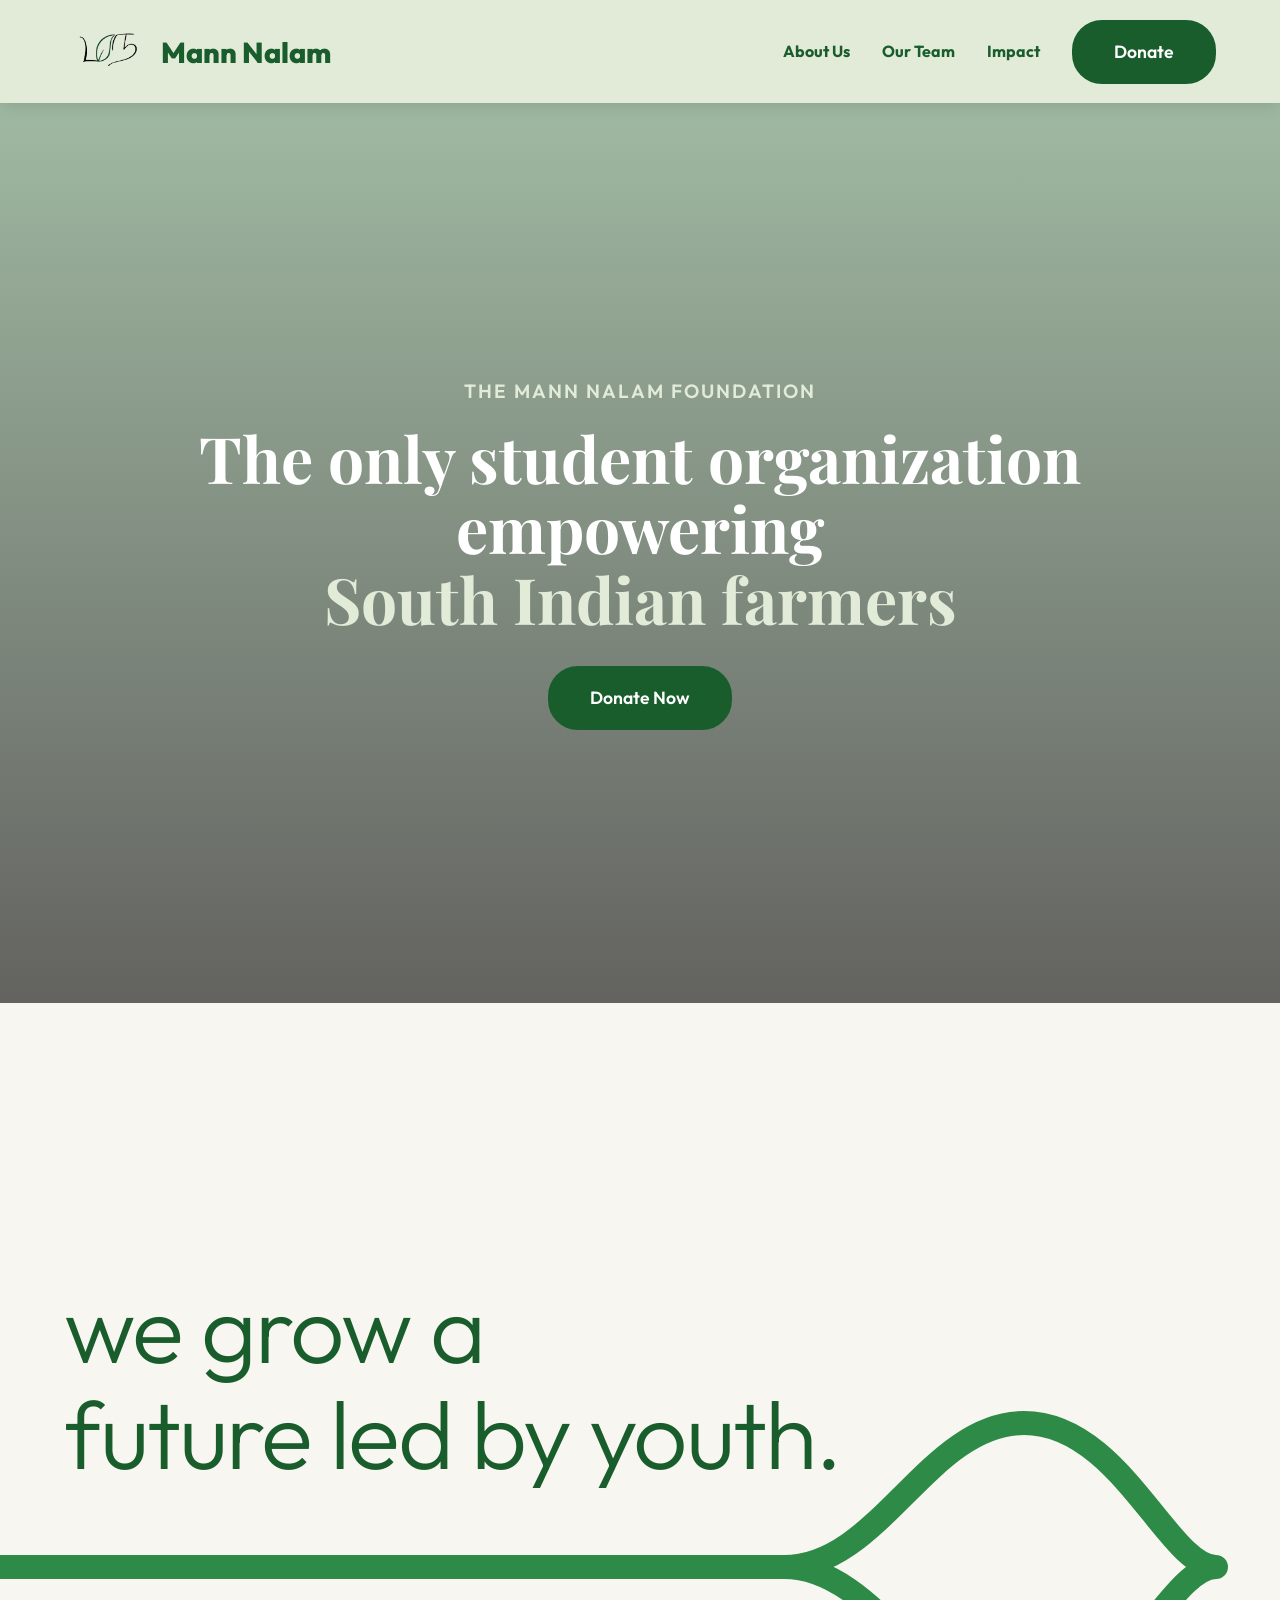
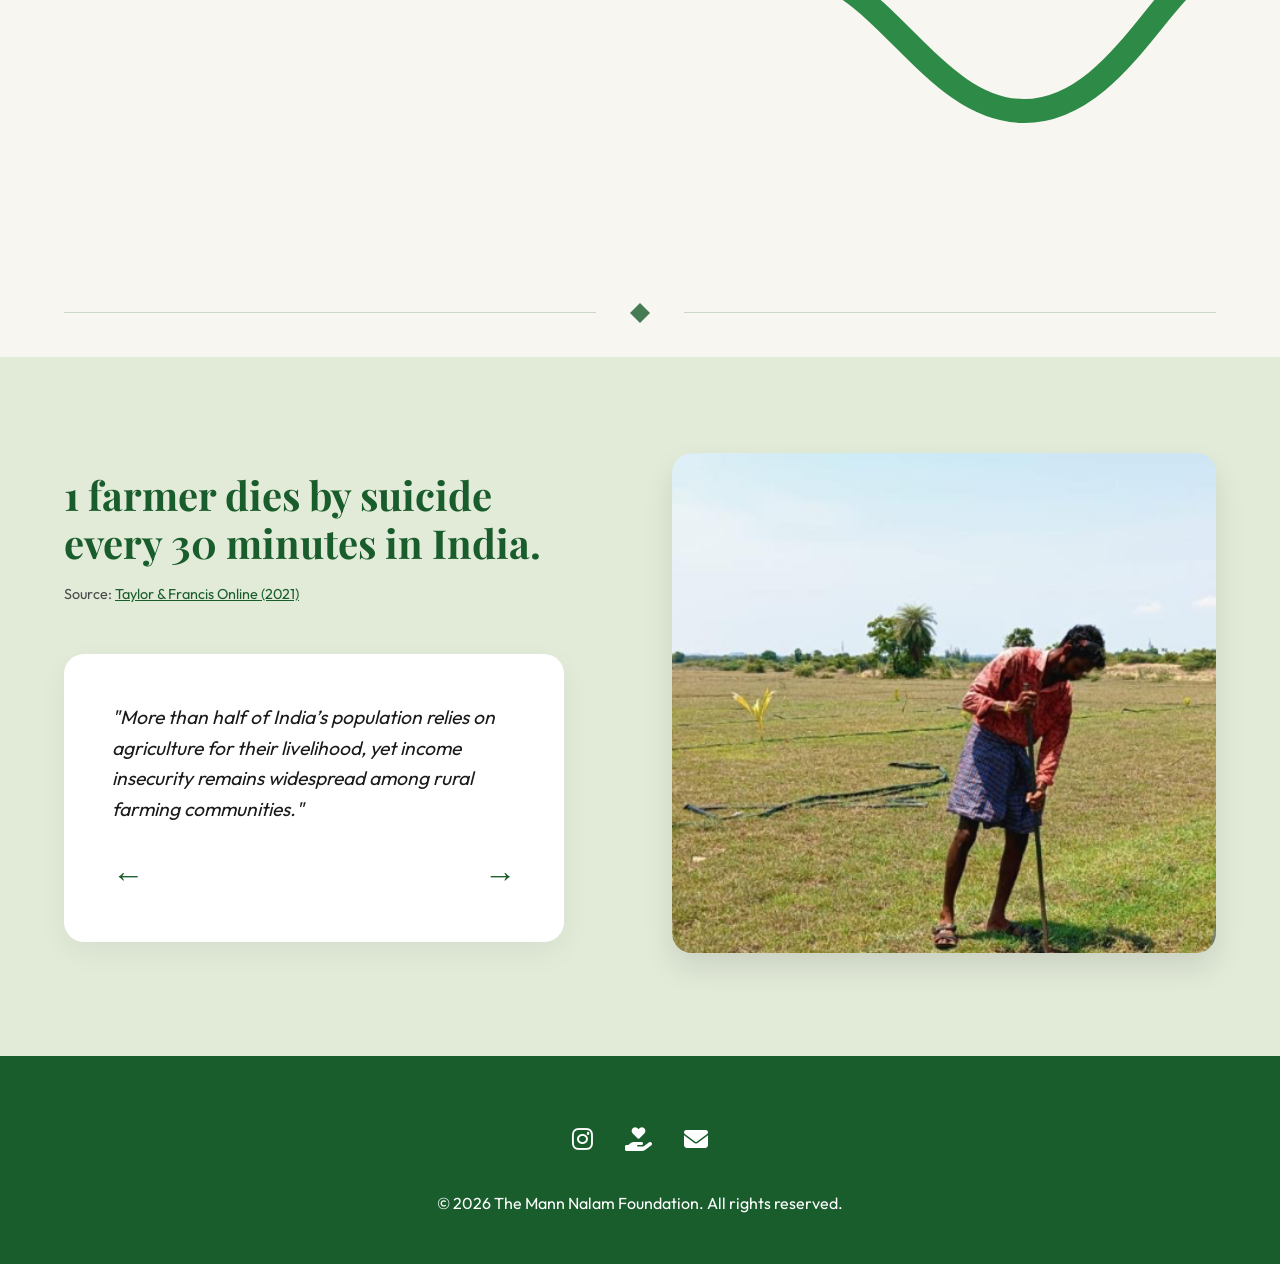
==== index.html @ 106233fe "Add files via upload" ====
<!DOCTYPE html>
<html lang="en">
<head>
    <meta charset="UTF-8">
    <meta name="viewport" content="width=device-width, initial-scale=1.0">
    <title>The Mann Nalam Foundation</title>
    <meta name="description" content="The only student organization empowering South Indian farmers through organic community gardens and sustainable agriculture.">
    <link rel="stylesheet" href="css/styles.css">
    <link rel="icon" type="image/png" href="assets/images/favicon.png">
    <link rel="stylesheet" href="https://cdnjs.cloudflare.com/ajax/libs/font-awesome/6.5.1/css/all.min.css">
</head>
<body>

    <!-- NAVIGATION -->
    <nav>
        <a href="index.html" class="logo">
            <img src="assets/images/image-removebg-preview.png" alt="Mann Nalam Logo" style="height: 65px; margin-right: 10px;" onerror="this.onerror=null; this.src=''; this.alt='மந'; this.style.fontSize='1.5rem';">
            Mann Nalam
        </a>
        <div class="nav-links">
            <a href="about.html">About Us</a>
            <a href="team.html">Our Team</a>
            <a href="impact.html">Impact</a>
            <a href="https://www.gofundme.com/f/support-organic-farmers-in-south-india" target="_blank" class="btn-primary">Donate</a>
        </div>
    </nav>

    <!-- HERO SECTION -->
    <section class="hero" id="hero-bg">
        <div class="hero-content">
            <div class="hero-subtitle">The Mann Nalam Foundation</div>
            <h1 class="hero-title">
                The only student organization empowering<br>
                <span class="rotating-text" id="rotating-text">South Indian farmers</span>
            </h1>
            <a href="https://www.gofundme.com/f/support-organic-farmers-in-south-india" class="btn-primary" target="_blank">Donate Now</a>
        </div>
    </section>

    <!-- VISION SECTION -->
    <section class="vision-section">
        <div class="vision-container">
            <h2 class="vision-title">we grow a<br>future led by youth.</h2>
            <div class="line-art-container">
                <svg viewBox="0 0 1200 500" class="leaf-line-art" preserveAspectRatio="xMaxYMid meet">
                    <path d="M -200 250 L 750 250 C 850 250, 900 100, 1000 100 C 1100 100, 1150 250, 1200 250 C 1150 250, 1100 400, 1000 400 C 900 400, 850 250, 750 250" 
                          stroke="var(--primary-color)" stroke-width="25" fill="none" stroke-linecap="round" stroke-linejoin="round"/>
                </svg>
            </div>
        </div>
    </section>

    <!-- ELEGANT DIVIDER -->
    <div class="elegant-divider">
        <span class="line"></span>
        <svg width="24" height="24" viewBox="0 0 24 24" fill="var(--primary-color)" xmlns="http://www.w3.org/2000/svg">
            <path d="M12 2 L22 12 L12 22 L2 12 Z"/>
        </svg>
        <span class="line"></span>
    </div>

    <!-- STATS & SLIDESHOW -->
    <section class="stats-section">
        <div class="stat-content">
            <h2 class="shocking-stat">1 farmer dies by suicide every 30 minutes in India.</h2>
            <div class="stat-citation">
                Source: <a href="https://www.tandfonline.com/doi/full/10.1080/13648470.2021.1993630" target="_blank" rel="noopener noreferrer">Taylor & Francis Online (2021)</a>
            </div>
            
            <div class="slideshow-container">
                <div class="slide active">"More than half of India’s population relies on agriculture for their livelihood, yet income insecurity remains widespread among rural farming communities."</div>
                <div class="slide">"Climate change and unpredictable weather patterns continually threaten the crop yields of traditional farming methods."</div>
                <div class="slide">"Transitioning to sustainable, organic farming practices can restore soil health and increase long-term crop resilience."</div>
                
                <div class="slide-controls">
                    <button id="prev-btn">&#8592;</button>
                    <button id="next-btn">&#8594;</button>
                </div>
            </div>
        </div>
        <div>
            <img src="assets/images/farmer_action_index.png" alt="South Indian farmer working in the field" class="stat-image">
        </div>
    </section>

    <!-- FOOTER -->
    <footer>
        <div class="social-links">
            <a href="https://www.instagram.com/the_mana_foundation?igsh=MTUzMGI5M2FtcmQ4cA==" target="_blank" class="social-icon"><i class="fa-brands fa-instagram"></i></a>
            <a href="https://www.gofundme.com/f/support-organic-farmers-in-south-india" target="_blank" class="social-icon"><i class="fa-solid fa-hand-holding-heart"></i></a>
            <a href="mailto:mannnalam.outreach@gmail.com" class="social-icon"><i class="fa-solid fa-envelope"></i></a>
        </div>
        <p>&copy; 2026 The Mann Nalam Foundation. All rights reserved.</p>
    </footer>

    <script src="js/script.js"></script>
</body>
</html>
---- css/styles.css ----
@import url('https://fonts.googleapis.com/css2?family=Outfit:wght@300;400;600;800&family=Playfair+Display:ital,wght@0,400;0,700;1,400&display=swap');

:root {
    --bg-color: #F8F6F0; /* Cream / Soft Beige */
    --primary-color: #1A5D2C; /* Dark Forest Green */
    --secondary-color: #2E8B47; /* Lighter Green */
    --text-color: #1A1A1A; /* Near Black */
    --text-light: #4A4A4A; /* Dark Grey for secondary text */
    --accent-color: #E2EAD8; /* Light Sage Green */
    --white: #FFFFFF;
}

* {
    margin: 0;
    padding: 0;
    box-sizing: border-box;
}

body {
    font-family: 'Outfit', sans-serif;
    color: var(--text-color);
    background-color: var(--bg-color);
    line-height: 1.6;
    overflow-x: hidden;
}

h1, h2, h3, h4, h5, h6 {
    font-family: 'Playfair Display', serif;
    font-weight: 700;
}

/* ========================================= */
/* NAVBAR (Unified Global Header)            */
/* ========================================= */
nav, .inner-nav {
    position: sticky;
    top: 0;
    width: 100%;
    display: flex;
    justify-content: space-between;
    align-items: center;
    padding: 1.2rem 5%;
    z-index: 1000;
    background-color: var(--accent-color) !important; /* Light Sage Green */
    box-shadow: 0 4px 15px rgba(0,0,0,0.1);
}

nav a, .inner-nav a {
    color: var(--primary-color) !important; /* Dark Green Text */
    text-decoration: none;
    font-weight: 700;
    transition: opacity 0.3s;
}

nav a:hover, .inner-nav a:hover {
    opacity: 0.6;
}

nav .logo, .inner-nav .logo {
    font-family: 'Outfit', sans-serif;
    font-size: 1.8rem;
    font-weight: 800;
    display: flex;
    align-items: center;
}

nav .logo img, .inner-nav .logo img {
    height: 55px; /* Standadized Logo Height */
    margin-right: 12px;
}

nav .nav-links, .inner-nav .nav-links {
    display: flex;
    gap: 2rem;
    align-items: center;
}

/* Invert the CTA Donate Button so it's a solid block on Light Green */
nav .btn-primary, .inner-nav .btn-primary {
    background-color: var(--primary-color) !important;
    color: var(--white) !important;
    border: 2px solid var(--primary-color) !important;
}

nav .btn-primary:hover, .inner-nav .btn-primary:hover {
    background-color: transparent !important;
    color: var(--primary-color) !important;
}

/* --- HERO SECTION --- */
.hero {
    height: 100vh;
    min-height: 700px;
    background-size: cover;
    background-position: center;
    background-repeat: no-repeat;
    position: relative;
    display: flex;
    align-items: center;
    justify-content: center;
    text-align: center;
    padding: 0 5%;
}

.hero::after {
    content: '';
    position: absolute;
    top: 0; left: 0; right: 0; bottom: 0;
    background: linear-gradient(rgba(26, 93, 44, 0.4), rgba(0, 0, 0, 0.6));
    z-index: 1;
}

.hero-content {
    position: relative;
    z-index: 2;
    color: var(--white);
    max-width: 900px;
}

.hero-subtitle {
    font-size: 1.2rem;
    font-weight: 600;
    letter-spacing: 2px;
    text-transform: uppercase;
    margin-bottom: 1rem;
    color: var(--accent-color);
}

.hero-title {
    font-size: 4rem;
    line-height: 1.1;
    margin-bottom: 2rem;
}

.hero-title .rotating-text {
    display: inline-block;
    color: var(--accent-color);
    min-width: 300px;
}

/* Fade animation for rotating text */
.fade {
    animation: fadeInOut 4s infinite;
}

@keyframes fadeInOut {
    0%, 100% { opacity: 0; transform: translateY(10px); }
    10%, 90% { opacity: 1; transform: translateY(0); }
}

.btn-primary {
    display: inline-block;
    background-color: var(--primary-color);
    color: var(--white) !important;
    padding: 1rem 2.5rem;
    font-size: 1.1rem;
    border-radius: 30px;
    text-decoration: none;
    font-weight: 600;
    transition: background-color 0.3s, transform 0.3s, border-color 0.3s, color 0.3s;
    border: 2px solid var(--primary-color);
}

.btn-primary:hover {
    background-color: transparent !important;
    border-color: var(--primary-color);
    color: var(--primary-color) !important;
    transform: translateY(-2px);
}

/* --- VISION SECTION --- */
.vision-section {
    padding: 15rem 5% 12rem 5%;
    background-color: var(--bg-color); /* Cream */
    position: relative;
    overflow: visible; /* Prevent clipping of SVG if it hangs slightly */
}

.vision-container {
    max-width: 1400px; /* Wider container for the long line effect */
    margin: 0 auto;
    position: relative;
    min-height: 350px;
}

.vision-title {
    font-size: 6rem; /* Even larger typography */
    font-family: 'Outfit', sans-serif;
    color: var(--primary-color);
    font-weight: 300;
    line-height: 1.1;
    letter-spacing: -2px; /* Tighter spacing like reference */
    position: relative;
    z-index: 2;
    padding-top: 2rem;
    max-width: 900px;
}

.line-art-container {
    position: relative;
    margin-top: -160px; /* Pulls the y=250 line close to the text */
    width: 100%;
    z-index: 1;
    pointer-events: none;
    height: 350px;
}

.leaf-line-art {
    width: 100%;
    overflow: visible;
}
.leaf-line-art path {
    stroke: var(--secondary-color); /* Matches green accent */
}

/* --- STATS & SLIDESHOW SECTION --- */
.stats-section {
    padding: 6rem 5%;
    background-color: var(--accent-color); /* Sage Green */
    display: grid;
    grid-template-columns: 1fr 1fr;
    gap: 4rem;
    align-items: center;
}

/* Elegant Divider Styling */
.elegant-divider {
    display: flex;
    align-items: center;
    justify-content: center;
    padding: 2rem 5%;
    background-color: var(--bg-color);
}
.elegant-divider .line {
    height: 1px;
    background-color: var(--primary-color);
    flex: 1;
    opacity: 0.2;
}
.elegant-divider svg {
    margin: 0 2rem;
    opacity: 0.8;
}

.stat-image {
    width: 100%;
    height: 500px;
    object-fit: cover;
    object-position: center 30%; /* Focus on the upper part of the image where the farmer is */
    border-radius: 20px;
    box-shadow: 0 15px 30px rgba(0,0,0,0.1);
}

.stat-content {
    max-width: 500px;
}

.shocking-stat {
    font-size: 2.5rem;
    font-family: 'Playfair Display', serif;
    color: var(--primary-color);
    margin-bottom: 1rem;
    line-height: 1.2;
}

.stat-citation {
    font-size: 0.9rem;
    color: var(--text-light);
    margin-bottom: 3rem;
}

.stat-citation a {
    color: var(--primary-color);
    text-decoration: underline;
}

/* Slideshow */
.slideshow-container {
    position: relative;
    background: var(--white);
    padding: 3rem;
    border-radius: 20px;
    box-shadow: 0 10px 30px rgba(0,0,0,0.05);
}

.slide {
    display: none;
    font-size: 1.2rem;
    font-style: italic;
    color: var(--text-color);
}

.slide.active {
    display: block;
    animation: fadeIn 0.5s ease;
}

@keyframes fadeIn {
    from { opacity: 0; transform: translateY(10px); }
    to { opacity: 1; transform: translateY(0); }
}

.slide-controls {
    display: flex;
    justify-content: space-between;
    margin-top: 2rem;
}

.slide-controls button {
    background: none;
    border: none;
    font-size: 2rem;
    color: var(--primary-color);
    cursor: pointer;
    transition: transform 0.2s;
}

.slide-controls button:hover {
    transform: scale(1.2);
}

/* --- MISSION & APPROACH SECTION --- */
.mission-section {
    padding: 6rem 5%;
    background-color: var(--bg-color); /* Cream */
}

.intro-video-container {
    text-align: center;
    margin-bottom: 5rem;
}

.intro-video-container h2 {
    font-size: 3rem;
    color: var(--primary-color);
    margin-bottom: 2rem;
}

.video-wrapper {
    position: relative;
    padding-bottom: 56.25%; /* 16:9 Aspect Ratio */
    height: 0;
    overflow: hidden;
    width: 100%;
    max-width: 900px;
    margin: 0 auto;
    border-radius: 20px;
    box-shadow: 0 15px 30px rgba(0, 0, 0, 0.1);
}

.video-wrapper iframe {
    position: absolute;
    top: 0;
    left: 0;
    width: 100%;
    height: 100%;
    border-radius: 20px;
}

/* Scroll Animation Classes */
.zoom-in-scroll {
    transform: scale(0);
    opacity: 0;
    transition: none; /* Bound directly to scroll script without interpolation lag */
    transform-origin: center center;
    will-change: transform, opacity;
}

/* --- MISSION FOCUS SECTION (Matches User Reference Image) --- */
.mission-focus-section {
    background-color: var(--bg-color); /* Cream */
    padding: 8rem 5% 0 5%;
    color: var(--text-color);
    position: relative;
    overflow: hidden;
}

.mission-focus-container {
    max-width: 1400px;
    margin: 0 auto;
    display: flex;
    justify-content: space-between;
    gap: 4rem;
}

.mission-focus-text {
    flex: 1.2;
    max-width: 800px;
    padding-bottom: 6rem;
}

.mission-accent {
    color: var(--primary-color);
    font-size: 1.2rem;
    font-weight: 700;
    margin-bottom: 1.5rem;
    letter-spacing: 0.5px;
}

.mission-focus-text h2 {
    font-size: 3.8rem;
    line-height: 1.1;
    font-family: 'Outfit', sans-serif;
    font-weight: 700;
    margin-bottom: 3rem;
}

.mission-subtext {
    font-size: 2.2rem;
    line-height: 1.3;
    font-weight: 400;
    opacity: 0.95;
    font-family: 'Outfit', sans-serif;
}

.mission-focus-image {
    flex: 1;
    position: relative;
    display: flex;
    align-items: center;
}

.mission-focus-image img {
    width: 100%;
    border-radius: 20px;
    object-fit: cover;
    box-shadow: 0 20px 40px rgba(0,0,0,0.3);
}

/* --- APPROACH SECTION --- */
.approach-section {
    padding: 8rem 5% 6rem 5%;
    background-color: var(--accent-color); /* Sage Green */
}

.approach-grid {
    display: grid;
    grid-template-columns: repeat(3, 1fr);
    gap: 3rem;
}

.approach-card {
    background: var(--white);
    border-radius: 20px;
    text-align: left;
    box-shadow: 0 10px 30px rgba(0,0,0,0.05);
    transition: transform 0.3s;
    overflow: hidden; /* allows image to curve smoothly with the card */
    display: flex;
    flex-direction: column;
}

.approach-image {
    width: 100%;
    height: 240px;
    object-fit: cover;
}

.approach-content {
    padding: 2.5rem 2rem;
    flex: 1;
}

.approach-card:hover {
    transform: translateY(-10px);
}

.approach-card h4 {
    font-size: 1.5rem;
    color: var(--primary-color);
    margin-bottom: 1rem;
    border-bottom: 2px solid var(--accent-color);
    padding-bottom: 0.5rem;
    display: inline-block;
}

.approach-card p {
    color: var(--text-light);
}

/* --- FOOTER --- */
footer {
    background-color: var(--primary-color);
    color: var(--white);
    text-align: center;
    padding: 4rem 5% 3rem 5%;
    display: flex;
    flex-direction: column;
    align-items: center;
    gap: 1.5rem;
}

.social-links {
    display: flex;
    gap: 2rem;
    margin-bottom: 0.5rem;
}

.social-icon {
    color: var(--white);
    font-size: 1.5rem;
    transition: all 0.3s ease;
}

.social-icon:hover {
    color: var(--secondary-color);
    transform: translateY(-3px);
}

/* RESPONSIVE */
@media (max-width: 900px) {
    .stats-section, .mission-split, .approach-grid {
        grid-template-columns: 1fr;
    }
    .hero-title {
        font-size: 3rem;
    }
    .vision-title { 
        font-size: 3.5rem; 
    }
    .line-art-container {
        position: relative;
        width: 100%;
        bottom: 0;
        left: 0;
        margin-top: 2rem;
    }
    .line-art-container path {
        transform: translateX(200px); /* Center the horizontal line start */
    }
}

/* --- INNER PAGES SPECIFIC --- */
.inner-nav {
    position: relative;
    background-color: var(--white);
    box-shadow: 0 4px 10px rgba(0,0,0,0.05);
}

.inner-nav .logo, .inner-nav .nav-links a {
    color: var(--text-color);
}

.inner-nav .logo img {
    /* Kept intentionally empty to preserve full logo colors */
}


.page-header {
    padding: 8rem 5% 6rem;
    background-color: var(--accent-color); /* Light Sage Green */
    color: var(--primary-color); /* Dark Forest Green */
    text-align: center;
    position: relative;
}

.page-header h1 {
    font-size: 3.5rem;
    margin-bottom: 1.5rem;
    color: var(--primary-color);
}

.page-header p {
    font-size: 1.2rem;
    max-width: 800px;
    margin: 0 auto;
    opacity: 0.9;
}

/* --- TEAM HERO SECTION --- */
.team-hero {
    height: 100vh;
    min-height: 450px;
    background-image: url('../assets/images/team_hero.jpg');
    background-size: cover;
    background-position: center;
    position: relative;
    display: flex;
    align-items: center;
    justify-content: center;
    text-align: center;
    padding: 0 5%;
    color: var(--white);
    margin-bottom: 4rem;
}

.team-hero::after {
    content: '';
    position: absolute;
    top: 0; left: 0; right: 0; bottom: 0;
    background: linear-gradient(rgba(26, 93, 44, 0.7), rgba(0, 0, 0, 0.8));
    z-index: 1;
}

.team-hero .header-content {
    position: relative;
    z-index: 2;
    max-width: 900px;
}

.team-hero h1 {
    font-size: 4rem;
    margin-bottom: 1.5rem;
    font-family: 'Playfair Display', serif;
}

.team-hero p {
    font-size: 1.25rem;
    line-height: 1.6;
    opacity: 0.95;
}

/* TEAM PAGE */
.team-section {
    padding: 6rem 5%;
    text-align: center;
    background-color: var(--bg-color); /* Cream */
}
.team-section h2 {
    font-size: 2.5rem;
    color: var(--primary-color);
    margin-bottom: 3rem;
}
.team-grid {
    display: flex;
    justify-content: center;
    gap: 4rem;
    flex-wrap: wrap;
}
.team-member {
    text-align: center;
    display: flex;
    flex-direction: column;
    align-items: center;
}
.member-photo-container {
    position: relative;
    width: 260px;
    height: 340px;
    border-radius: 140px 140px 15px 15px; /* Botanical Arch Shape */
    overflow: hidden;
    margin-bottom: 1.5rem;
    box-shadow: 0 15px 35px rgba(0,0,0,0.1);
    background-color: var(--accent-color);
    cursor: pointer;
}
.member-img {
    width: 100%;
    height: 100%;
    object-fit: cover;
    transition: transform 0.6s cubic-bezier(0.16, 1, 0.3, 1);
}
.member-overlay {
    position: absolute;
    top: 0;
    left: 0;
    width: 100%;
    height: 100%;
    background: linear-gradient(to top, var(--primary-color), rgba(26, 93, 44, 0.4));
    display: flex;
    flex-direction: column;
    justify-content: center;
    align-items: center;
    opacity: 0;
    transition: opacity 0.4s ease;
    padding: 2rem;
}
.member-photo-container:hover .member-img {
    transform: scale(1.1);
}
.member-photo-container:hover .member-overlay {
    opacity: 1;
}

.view-profile-btn {
    color: var(--white);
    font-size: 1.1rem;
    font-weight: 600;
    border: 2px solid var(--white);
    padding: 0.8rem 2rem;
    border-radius: 30px;
    transition: all 0.3s ease;
}
.member-photo-container:hover .view-profile-btn {
    background-color: var(--white);
    color: var(--primary-color);
}
.team-member h3 {
    font-size: 1.8rem;
    color: var(--text-color);
    margin-bottom: 0.2rem;
}
.team-member .member-title {
    color: var(--text-light);
    font-weight: 600;
}

/* --- TEAM MODAL POPOUT --- */
.modal {
    display: none; 
    position: fixed;
    z-index: 1000;
    left: 0;
    top: 0;
    width: 100%;
    height: 100%;
    background-color: rgba(0, 0, 0, 0.4);
    backdrop-filter: blur(8px);
    justify-content: center;
    align-items: center;
    opacity: 0;
    transition: opacity 0.3s ease;
}
.modal.show {
    display: flex;
    opacity: 1;
}
.modal-content {
    background-color: var(--white);
    padding: 3rem;
    border-radius: 20px;
    max-width: 900px;
    width: 90%;
    max-height: 90vh;
    overflow-y: auto;
    position: relative;
    transform: translateY(30px) scale(0.95);
    transition: all 0.4s cubic-bezier(0.16, 1, 0.3, 1);
    display: flex;
    gap: 3rem;
    box-shadow: 0 25px 50px rgba(0,0,0,0.2);
}
.modal.show .modal-content {
    transform: translateY(0) scale(1);
}
.close-btn {
    position: absolute;
    top: 1.5rem;
    right: 2rem;
    font-size: 3rem;
    color: var(--text-light);
    cursor: pointer;
    line-height: 1;
    transition: color 0.3s;
}
.close-btn:hover {
    color: var(--primary-color);
}
.modal-img-container {
    flex: 1;
    border-radius: 140px 140px 15px 15px; /* Follows the arch theme */
    overflow: hidden;
    height: 400px;
    background-color: var(--accent-color);
}
.modal-img-container img {
    width: 100%;
    height: 100%;
    object-fit: cover;
}
.modal-text {
    flex: 1.5;
    display: flex;
    flex-direction: column;
    justify-content: center;
}
.modal-text h3 {
    font-size: 3rem;
    color: var(--primary-color);
    margin-bottom: 0.2rem;
}
.modal-text h4 {
    font-family: 'Outfit', sans-serif;
    font-size: 1.2rem;
    color: var(--accent-color);
    margin-bottom: 1.5rem;
    font-weight: 600;
    text-transform: uppercase;
    letter-spacing: 1px;
}
.modal-text p {
    font-size: 1.1rem;
    color: var(--text-color);
    line-height: 1.8;
}

@media (max-width: 900px) {
    .modal-content {
        flex-direction: column;
        padding: 2rem;
        gap: 1.5rem;
    }
    .modal-img-container {
        height: 300px;
    }
}

/* STAGGER CASCADE ANIMATIONS */
.stagger-enter {
    opacity: 0;
    transform: translateY(50px);
    transition: opacity 0.8s ease-out, transform 0.8s cubic-bezier(0.16, 1, 0.3, 1);
}
.stagger-enter.visible {
    opacity: 1;
    transform: translateY(0);
}

.join-section {
    padding: 8rem 5%;
    background-color: var(--accent-color); /* Sage Green */
    text-align: center;
}
.join-content {
    max-width: 700px;
    margin: 0 auto;
}
.join-content h2 {
    font-size: 2.5rem;
    color: var(--primary-color);
    margin-bottom: 1.5rem;
}

/* IMPACT PAGE */
.impact-section {
    padding: 0 0 6rem 0;
}
.impact-row {
    display: flex;
    align-items: center;
    gap: 4rem;
    padding: 4rem 10%;
}
.impact-row.reverse {
    flex-direction: row-reverse;
}
.impact-text {
    flex: 1;
}
.impact-text h2 {
    font-size: 2.2rem;
    color: var(--primary-color);
    margin-bottom: 1rem;
}
.impact-text p {
    font-size: 1.2rem;
}
.impact-text .highlight-number, .impact-text .counter {
    font-size: 3rem;
    font-weight: 800;
    font-family: 'Playfair Display', serif;
    color: var(--secondary-color);
}
.impact-img-container {
    flex: 1;
    height: 350px;
    border-radius: 20px;
    background-color: var(--accent-color);
    overflow: hidden; /* Ensures images respect border-radius */
    display: flex;
    align-items: center;
    justify-content: center;
    color: var(--primary-color);
    font-weight: 800;
    box-shadow: 0 15px 30px rgba(0,0,0,0.1);
}
.impact-img-container img {
    width: 100%;
    height: 100%;
    object-fit: cover;
    display: block;
}
.squiggly {
    display: block;
    width: 100%;
    height: 60px;
    margin-top: -30px;
    margin-bottom: -30px;
    position: relative;
    z-index: 2;
}

@media (max-width: 900px) {
    .impact-row, .impact-row.reverse {
        flex-direction: column;
        padding: 4rem 5%;
    }
}
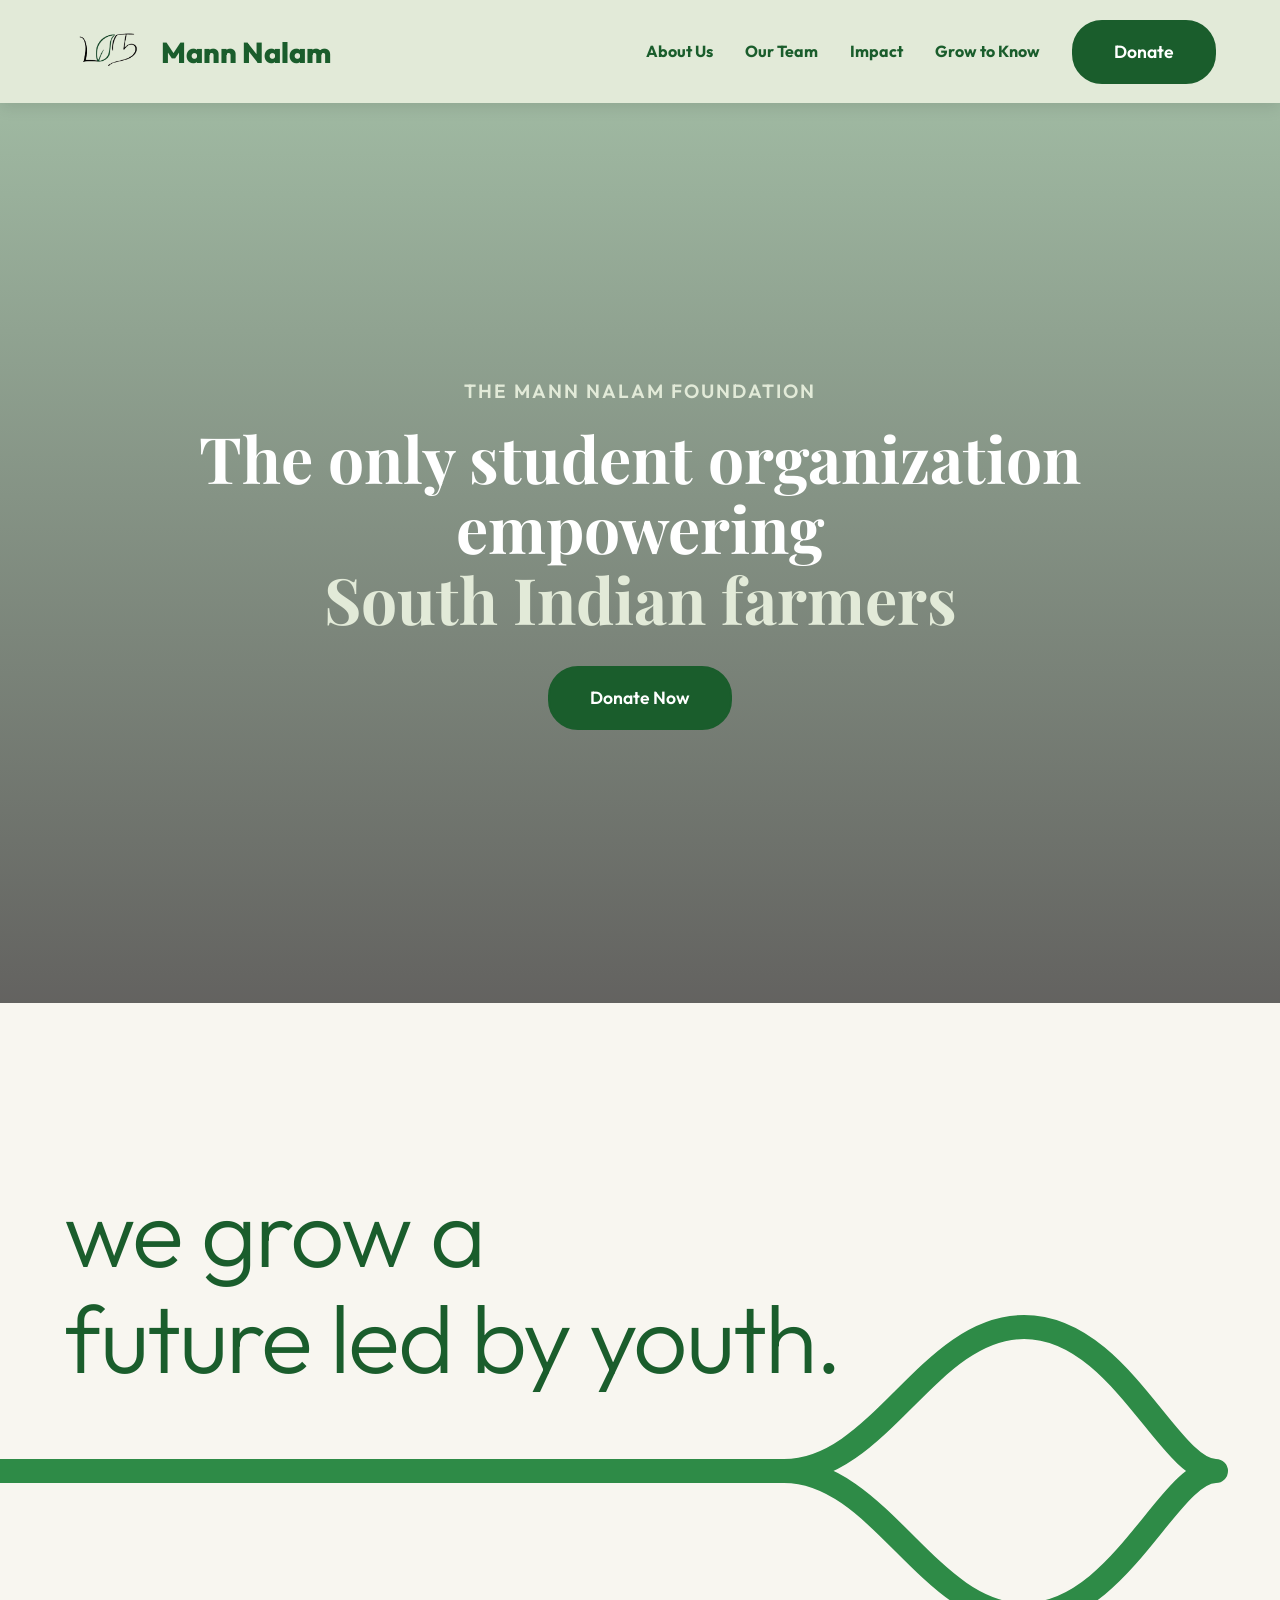
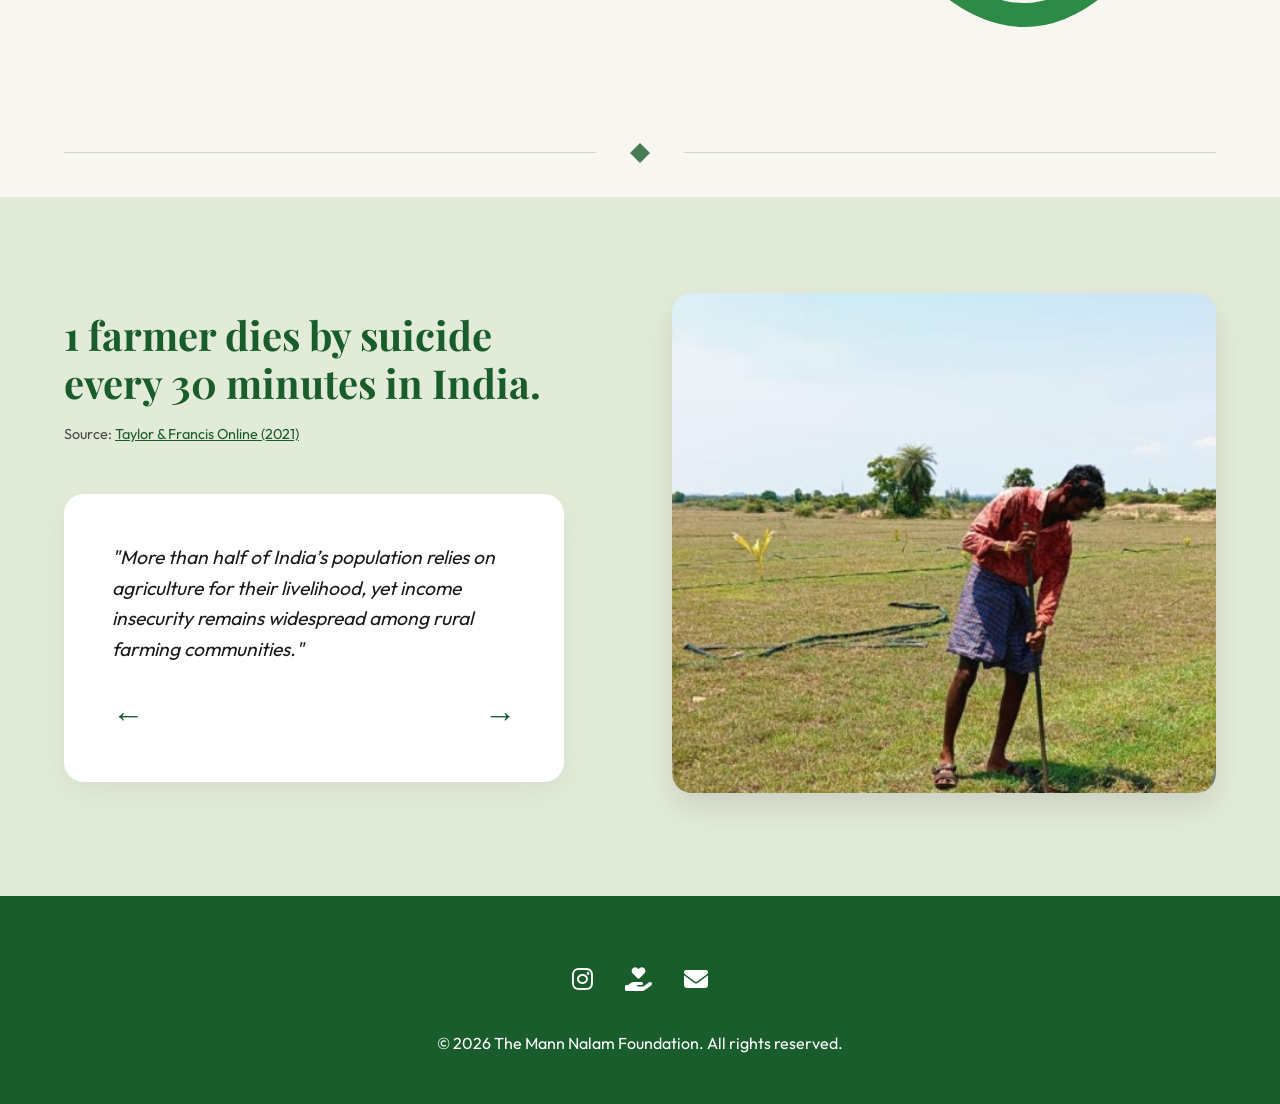
==== commit 1e6985c7: "Add Grow to Know campaign page and fix team modal/spacing bugs - New grow-to-know.html page with nav" ====
--- a/index.html
+++ b/index.html
@@ -21,9 +21,28 @@
             <a href="about.html">About Us</a>
             <a href="team.html">Our Team</a>
             <a href="impact.html">Impact</a>
+            <a href="grow-to-know.html">Grow to Know</a>
             <a href="https://www.gofundme.com/f/support-organic-farmers-in-south-india" target="_blank" class="btn-primary">Donate</a>
         </div>
+        <button class="mobile-menu-toggle" aria-label="Toggle navigation">
+            <i class="fas fa-bars"></i>
+        </button>
     </nav>
+
+    <!-- MOBILE NAVIGATION OVERLAY -->
+    <div class="mobile-nav-overlay">
+        <button class="close-mobile-menu" aria-label="Close navigation">
+            <i class="fas fa-times"></i>
+        </button>
+        <div class="mobile-nav-links">
+            <a href="index.html">Home</a>
+            <a href="about.html">About Us</a>
+            <a href="team.html">Our Team</a>
+            <a href="impact.html">Impact</a>
+            <a href="grow-to-know.html">Grow to Know</a>
+            <a href="https://www.gofundme.com/f/support-organic-farmers-in-south-india" target="_blank" class="btn-primary">Donate</a>
+        </div>
+    </div>
 
     <!-- HERO SECTION -->
     <section class="hero" id="hero-bg">
--- a/css/styles.css
+++ b/css/styles.css
@@ -170,7 +170,7 @@
 
 /* --- VISION SECTION --- */
 .vision-section {
-    padding: 15rem 5% 12rem 5%;
+    padding: 9rem 5% 8rem 5%;
     background-color: var(--bg-color); /* Cream */
     position: relative;
     overflow: visible; /* Prevent clipping of SVG if it hangs slightly */
@@ -508,27 +508,7 @@
 }
 
 /* RESPONSIVE */
-@media (max-width: 900px) {
-    .stats-section, .mission-split, .approach-grid {
-        grid-template-columns: 1fr;
-    }
-    .hero-title {
-        font-size: 3rem;
-    }
-    .vision-title { 
-        font-size: 3.5rem; 
-    }
-    .line-art-container {
-        position: relative;
-        width: 100%;
-        bottom: 0;
-        left: 0;
-        margin-top: 2rem;
-    }
-    .line-art-container path {
-        transform: translateX(200px); /* Center the horizontal line start */
-    }
-}
+/* These were unified into the media queries at the bottom of the file */
 
 /* --- INNER PAGES SPECIFIC --- */
 .inner-nav {
@@ -648,6 +628,8 @@
     width: 100%;
     height: 100%;
     object-fit: cover;
+    transform: scale(var(--base-scale, 1));
+    transform-origin: var(--transform-origin, center center);
     transition: transform 0.6s cubic-bezier(0.16, 1, 0.3, 1);
 }
 .member-overlay {
@@ -666,7 +648,7 @@
     padding: 2rem;
 }
 .member-photo-container:hover .member-img {
-    transform: scale(1.1);
+    transform: scale(calc(var(--base-scale, 1) * 1.05));
 }
 .member-photo-container:hover .member-overlay {
     opacity: 1;
@@ -750,13 +732,16 @@
     flex: 1;
     border-radius: 140px 140px 15px 15px; /* Follows the arch theme */
     overflow: hidden;
-    height: 400px;
+    aspect-ratio: 260 / 340; /* Matches .member-photo-container so the crop is never stretched */
+    height: auto;
     background-color: var(--accent-color);
 }
 .modal-img-container img {
     width: 100%;
     height: 100%;
     object-fit: cover;
+    transform: scale(var(--base-scale, 1));
+    transform-origin: var(--transform-origin, center center);
 }
 .modal-text {
     flex: 1.5;
@@ -791,7 +776,8 @@
         gap: 1.5rem;
     }
     .modal-img-container {
-        height: 300px;
+        max-width: 320px;
+        margin: 0 auto;
     }
 }
 
@@ -880,9 +866,341 @@
     z-index: 2;
 }
 
+/* --- GROW TO KNOW CAMPAIGN PAGE --- */
+.hero-lead {
+    color: var(--white);
+    font-size: 1.25rem;
+    max-width: 640px;
+    margin: 0 auto;
+    opacity: 0.95;
+    line-height: 1.6;
+}
+
+.campaign-stats {
+    display: grid;
+    grid-template-columns: repeat(auto-fit, minmax(150px, 1fr));
+    gap: 2rem;
+    padding: 4rem 5%;
+    background-color: var(--primary-color);
+    text-align: center;
+}
+
+.campaign-stat-number {
+    font-size: 3rem;
+    font-family: 'Playfair Display', serif;
+    font-weight: 800;
+    color: var(--white);
+    line-height: 1;
+    margin-bottom: 0.5rem;
+}
+
+.campaign-stat-label {
+    color: var(--accent-color);
+    font-size: 0.95rem;
+    font-weight: 600;
+    text-transform: uppercase;
+    letter-spacing: 0.5px;
+}
+
+.campaign-stats-caption {
+    text-align: center;
+    padding: 2rem 5%;
+    background-color: var(--primary-color);
+    color: var(--accent-color);
+    font-size: 0.95rem;
+    letter-spacing: 0.5px;
+    opacity: 0.85;
+}
+
+.kit-section {
+    padding: 8rem 5%;
+    background-color: var(--bg-color);
+    text-align: center;
+}
+
+.kit-section-header {
+    max-width: 700px;
+    margin: 0 auto 4rem;
+}
+
+.kit-section-header h2 {
+    font-size: 2.8rem;
+    color: var(--primary-color);
+    margin-bottom: 1rem;
+}
+
+.kit-section-header p {
+    font-size: 1.1rem;
+    color: var(--text-light);
+}
+
+.kit-grid {
+    display: grid;
+    grid-template-columns: repeat(auto-fit, minmax(190px, 1fr));
+    gap: 2rem;
+    max-width: 1300px;
+    margin: 0 auto;
+}
+
+.kit-card {
+    background: var(--white);
+    border-radius: 20px;
+    padding: 2.5rem 1.5rem;
+    box-shadow: 0 10px 30px rgba(0,0,0,0.05);
+    transition: transform 0.3s;
+}
+
+.kit-card:hover {
+    transform: translateY(-8px);
+}
+
+.kit-icon {
+    width: 68px;
+    height: 68px;
+    margin: 0 auto 1.5rem;
+    border-radius: 50%;
+    background-color: var(--accent-color);
+    display: flex;
+    align-items: center;
+    justify-content: center;
+    font-size: 1.5rem;
+    color: var(--primary-color);
+}
+
+.kit-card h4 {
+    font-size: 1.1rem;
+    color: var(--primary-color);
+    margin-bottom: 0.6rem;
+}
+
+.kit-card p {
+    font-size: 0.92rem;
+    color: var(--text-light);
+}
+
+.workshop-steps-list {
+    list-style: none;
+    padding: 0;
+    margin: 0;
+    display: flex;
+    flex-direction: column;
+    gap: 1.75rem;
+    text-align: left;
+}
+
+.workshop-steps-list li {
+    display: flex;
+    gap: 1.25rem;
+    align-items: flex-start;
+}
+
+.workshop-step-num {
+    flex-shrink: 0;
+    width: 36px;
+    height: 36px;
+    border-radius: 50%;
+    background: var(--primary-color);
+    color: var(--white);
+    display: flex;
+    align-items: center;
+    justify-content: center;
+    font-weight: 700;
+    font-family: 'Playfair Display', serif;
+}
+
+.workshop-step-text h4 {
+    color: var(--primary-color);
+    font-size: 1.15rem;
+    margin-bottom: 0.25rem;
+    font-family: 'Playfair Display', serif;
+}
+
+.workshop-step-text p {
+    color: var(--text-color);
+    font-size: 1rem;
+    margin: 0;
+}
+
+/* MOBILE MENU STYLES */
+.mobile-menu-toggle {
+    display: none;
+    background: none;
+    border: none;
+    color: var(--primary-color);
+    font-size: 1.8rem;
+    cursor: pointer;
+    z-index: 1100;
+}
+
+.mobile-nav-overlay {
+    position: fixed;
+    top: 0;
+    left: 0;
+    width: 100%;
+    height: 100%;
+    background-color: var(--accent-color);
+    z-index: 2000;
+    display: flex;
+    flex-direction: column;
+    justify-content: center;
+    align-items: center;
+    transform: translateX(100%);
+    transition: transform 0.4s cubic-bezier(0.16, 1, 0.3, 1);
+}
+
+.mobile-nav-overlay.active {
+    transform: translateX(0);
+}
+
+.close-mobile-menu {
+    position: absolute;
+    top: 2rem;
+    right: 5%;
+    background: none;
+    border: none;
+    color: var(--primary-color);
+    font-size: 2.5rem;
+    cursor: pointer;
+}
+
+.mobile-nav-links {
+    display: flex;
+    flex-direction: column;
+    gap: 2.5rem;
+    text-align: center;
+}
+
+.mobile-nav-links a {
+    font-size: 2rem;
+    font-weight: 700;
+    color: var(--primary-color);
+    text-decoration: none;
+    font-family: 'Playfair Display', serif;
+}
+
+.mobile-nav-links .btn-primary {
+    font-size: 1.2rem;
+    padding: 1rem 3rem;
+    font-family: 'Outfit', sans-serif;
+}
+
+/* MEDIA QUERIES */
 @media (max-width: 900px) {
+    nav, .inner-nav {
+        padding: 1rem 5%;
+    }
+
+    .nav-links {
+        display: none !important;
+    }
+
+    .mobile-menu-toggle {
+        display: block;
+    }
+
+    .hero-title {
+        font-size: 3rem;
+    }
+
+    .vision-title {
+        font-size: 4rem;
+    }
+
+    .stats-section, .mission-focus-container, .approach-grid {
+        grid-template-columns: 1fr;
+        gap: 2rem;
+    }
+
+    .mission-focus-container {
+        display: flex;
+        flex-direction: column;
+    }
+
     .impact-row, .impact-row.reverse {
         flex-direction: column;
         padding: 4rem 5%;
-    }
-}
+        text-align: center;
+    }
+
+    .impact-img-container {
+        width: 100%;
+        height: 300px;
+    }
+
+    .modal-content {
+        flex-direction: column;
+        padding: 2rem;
+        gap: 1.5rem;
+    }
+
+    .modal-img-container {
+        max-width: 320px;
+        margin: 0 auto;
+    }
+}
+
+@media (max-width: 600px) {
+    .logo {
+        font-size: 1.4rem !important;
+    }
+
+    .logo img {
+        height: 45px !important;
+    }
+
+    .hero-title {
+        font-size: 2.2rem;
+    }
+
+    .hero-subtitle {
+        font-size: 1rem;
+    }
+
+    .hero-lead {
+        font-size: 1.05rem;
+    }
+
+    .campaign-stat-number {
+        font-size: 2.25rem;
+    }
+
+    .kit-section-header h2 {
+        font-size: 2.1rem;
+    }
+
+    .vision-title {
+        font-size: 2.5rem;
+    }
+
+    .vision-section {
+        padding: 8rem 5% 6rem 5%;
+    }
+
+    .line-art-container {
+        margin-top: -80px;
+    }
+
+    .shocking-stat {
+        font-size: 1.8rem;
+    }
+
+    .mission-focus-text h2 {
+        font-size: 2.5rem;
+    }
+
+    .mission-subtext {
+        font-size: 1.5rem;
+    }
+
+    .team-hero h1 {
+        font-size: 2.5rem;
+    }
+
+    .page-header h1 {
+        font-size: 2.5rem;
+    }
+
+    .modal-text h3 {
+        font-size: 2.2rem;
+    }
+}
